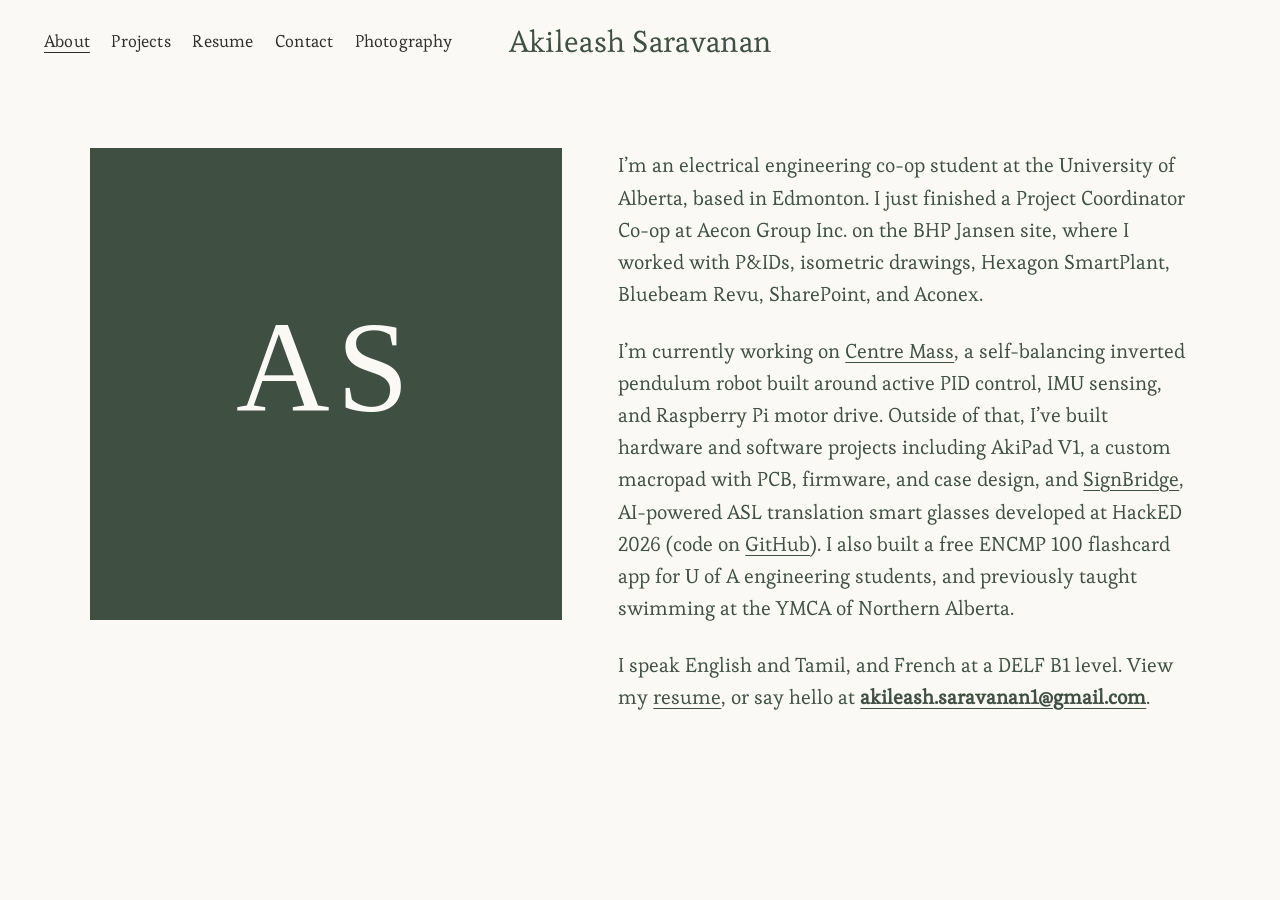
==== about.html @ 752daf4b "Add personal portfolio site ready for GitHub Pages. Static multi-page site (About, Projects, Resume," ====
<!DOCTYPE html>
<html lang="en">
  <head>
    <meta charset="UTF-8" />
    <meta name="viewport" content="width=device-width, initial-scale=1" />
    <title>About — Akileash Saravanan</title>
    <meta
      name="description"
      content="About Akileash Saravanan — Electrical Engineering Co-op student at UAlberta."
    />
    <link rel="preconnect" href="https://fonts.googleapis.com" />
    <link rel="preconnect" href="https://fonts.gstatic.com" crossorigin />
    <link
      href="https://fonts.googleapis.com/css2?family=Esteban&family=Poppins:wght@400;500;600&display=swap"
      rel="stylesheet"
    />
    <link rel="stylesheet" href="css/styles.css" />
  </head>
  <body>
    <header class="site-header">
      <nav class="site-nav" aria-label="Primary">
        <ul class="nav-list">
          <li><a href="about.html" aria-current="page">About</a></li>
          <li><a href="projects.html">Projects</a></li>
          <li><a href="resume.html">Resume</a></li>
          <li><a href="contact.html">Contact</a></li>
          <li><a href="photography.html">Photography</a></li>
        </ul>
      </nav>
      <a class="site-title" href="index.html">Akileash Saravanan</a>
    </header>

    <main class="page-about">
      <div class="about-layout">
        <figure class="about-photo">
          <img
            src="images/about-placeholder.svg"
            alt="AS — Akileash Saravanan"
            width="800"
            height="800"
          />
        </figure>
        <div class="about-copy">
          <p>
            I’m an electrical engineering co-op student at the University of
            Alberta, based in Edmonton. I just finished a Project Coordinator
            Co-op at Aecon Group Inc. on the BHP Jansen site, where I worked
            with P&amp;IDs, isometric drawings, Hexagon SmartPlant, Bluebeam
            Revu, SharePoint, and Aconex.
          </p>
          <p>
            I’m currently working on
            <a href="projects.html">Centre Mass</a>, a self-balancing inverted
            pendulum robot built around active PID control, IMU sensing, and
            Raspberry Pi motor drive. Outside of that, I’ve built hardware and
            software projects including AkiPad V1, a custom macropad with PCB,
            firmware, and case design, and
            <a
              href="https://devpost.com/software/yeti-fc_asl-glasses"
              target="_blank"
              rel="noopener"
              >SignBridge</a
            >, AI-powered ASL translation smart glasses developed at HackED
            2026 (code on
            <a
              href="https://github.com/harsituni/yeti-hacked"
              target="_blank"
              rel="noopener"
              >GitHub</a
            >). I also built a free ENCMP 100 flashcard app for U of A
            engineering students, and previously taught swimming at the YMCA of
            Northern Alberta.
          </p>
          <p>
            I speak English and Tamil, and French at a DELF B1 level. View my
            <a href="resume.html">resume</a>, or say hello at
            <a href="mailto:akileash.saravanan1@gmail.com"
              ><strong>akileash.saravanan1@gmail.com</strong></a
            >.
          </p>
        </div>
      </div>
    </main>

    <script src="js/main.js"></script>
  </body>
</html>
---- css/styles.css ----
:root {
  --bg: #fbf9f5;
  --ink: #2c2c2c;
  --ink-muted: #4a4a4a;
  --brand: #3f4f42;
  --border: #ebe6dc;
  --pad: clamp(1.25rem, 4vw, 2.75rem);
  --max: 1500px;
  --about-max: 42rem;
  --header-h: 5.25rem;
  --ease: cubic-bezier(0.22, 1, 0.36, 1);
  --font-ui: "Poppins", system-ui, sans-serif;
  --font-body: "Esteban", "Georgia", serif;
}

*,
*::before,
*::after {
  box-sizing: border-box;
}

html {
  scroll-behavior: smooth;
}

body {
  margin: 0;
  min-height: 100vh;
  background: var(--bg);
  color: var(--ink);
  font-family: var(--font-ui);
  font-weight: 400;
  line-height: 1.5;
  -webkit-font-smoothing: antialiased;
}

body.is-locked {
  overflow: hidden;
}

img {
  display: block;
  max-width: 100%;
  height: auto;
}

a {
  color: inherit;
  text-decoration: none;
}

button {
  font: inherit;
  color: inherit;
  background: none;
  border: 0;
  padding: 0;
  cursor: pointer;
}

/* ——— Header ——— */
.site-header {
  position: sticky;
  top: 0;
  z-index: 40;
  min-height: var(--header-h);
  display: flex;
  align-items: center;
  padding: 1.35rem var(--pad);
  background: rgba(251, 249, 245, 0.94);
  backdrop-filter: blur(10px);
  -webkit-backdrop-filter: blur(10px);
}

.site-nav {
  position: relative;
  z-index: 1;
}

.nav-list {
  list-style: none;
  margin: 0;
  padding: 0;
  display: flex;
  flex-wrap: wrap;
  align-items: center;
  gap: 0.85rem 1.35rem;
}

.nav-list a {
  font-family: var(--font-body);
  font-size: clamp(0.92rem, 1.4vw, 1.05rem);
  color: var(--ink);
  letter-spacing: 0.01em;
}

.nav-list a:hover,
.nav-list a[aria-current="page"] {
  text-decoration: underline;
  text-underline-offset: 0.3em;
}

.site-title {
  position: absolute;
  left: 50%;
  transform: translateX(-50%);
  font-family: var(--font-body);
  font-size: clamp(1.35rem, 2.6vw, 1.85rem);
  font-weight: 400;
  letter-spacing: 0.01em;
  color: var(--brand);
  white-space: nowrap;
}

@media (max-width: 820px) {
  .site-header {
    flex-direction: column;
    justify-content: center;
    gap: 0.85rem;
    min-height: auto;
    padding: 1.1rem var(--pad) 1.25rem;
  }

  .site-title {
    position: static;
    transform: none;
    order: -1;
  }

  .nav-list {
    justify-content: center;
    gap: 0.65rem 1.1rem;
  }
}

/* ——— Home hero ——— */
.page-home {
  min-height: calc(100vh - var(--header-h));
}

.hero {
  min-height: calc(100vh - var(--header-h));
  display: flex;
  align-items: center;
  justify-content: center;
  padding: clamp(1.5rem, 5vw, 3.5rem) var(--pad);
}

.hero-frame {
  width: min(72vmin, 640px);
  aspect-ratio: 1;
  opacity: 0;
  transform: scale(0.985) translateY(10px);
  animation: hero-in 1s var(--ease) 0.15s forwards;
}

.hero-frame img {
  width: 100%;
  height: 100%;
  object-fit: cover;
}

@keyframes hero-in {
  to {
    opacity: 1;
    transform: none;
  }
}

/* ——— About ——— */
.page-about {
  padding: clamp(2rem, 6vw, 4rem) var(--pad) clamp(4rem, 10vw, 6.5rem);
}

.about-layout {
  max-width: 1100px;
  margin: 0 auto;
  display: grid;
  grid-template-columns: minmax(240px, 0.95fr) minmax(280px, 1.15fr);
  gap: clamp(1.75rem, 5vw, 3.5rem);
  align-items: start;
  opacity: 0;
  transform: translateY(14px);
  animation: fade-up 0.85s var(--ease) 0.1s forwards;
}

.about-photo {
  margin: 0;
  aspect-ratio: 1;
  overflow: hidden;
  background: #e6e2d8;
}

.about-photo img {
  width: 100%;
  height: 100%;
  object-fit: cover;
}

.about-copy {
  padding-top: 0.15rem;
}

.about-copy p {
  font-family: var(--font-body);
  font-size: clamp(1.05rem, 1.85vw, 1.22rem);
  line-height: 1.65;
  color: var(--brand);
  margin: 0 0 1.25em;
}

.about-copy p:last-child {
  margin-bottom: 0;
}

.about-copy a {
  text-decoration: underline;
  text-underline-offset: 0.2em;
}

.about-copy a:hover {
  opacity: 0.65;
}

.about-copy strong {
  font-weight: 700;
}

@media (max-width: 800px) {
  .about-layout {
    grid-template-columns: 1fr;
    max-width: 28rem;
  }

  .about-photo {
    max-width: 22rem;
    margin: 0 auto;
    width: 100%;
  }
}

/* ——— Work grid ——— */
.page-work {
  padding: clamp(1.5rem, 4vw, 2.5rem) var(--pad) clamp(3rem, 8vw, 5rem);
  max-width: var(--max);
  margin: 0 auto;
}

.work-grid {
  display: grid;
  grid-template-columns: repeat(2, 1fr);
  gap: clamp(0.65rem, 1.5vw, 1rem);
  list-style: none;
  margin: 0;
  padding: 0;
}

@media (min-width: 720px) {
  .work-grid {
    grid-template-columns: repeat(3, 1fr);
  }
}

@media (min-width: 1100px) {
  .work-grid {
    grid-template-columns: repeat(4, 1fr);
  }
}

.work-card {
  opacity: 0;
  transform: translateY(16px);
  animation: fade-up 0.7s var(--ease) forwards;
}

.work-card:nth-child(1) { animation-delay: 0.05s; }
.work-card:nth-child(2) { animation-delay: 0.1s; }
.work-card:nth-child(3) { animation-delay: 0.15s; }
.work-card:nth-child(4) { animation-delay: 0.2s; }
.work-card:nth-child(5) { animation-delay: 0.25s; }
.work-card:nth-child(6) { animation-delay: 0.3s; }
.work-card:nth-child(7) { animation-delay: 0.35s; }
.work-card:nth-child(8) { animation-delay: 0.4s; }
.work-card:nth-child(9) { animation-delay: 0.45s; }
.work-card:nth-child(10) { animation-delay: 0.5s; }
.work-card:nth-child(11) { animation-delay: 0.55s; }
.work-card:nth-child(12) { animation-delay: 0.6s; }

.work-card a {
  display: block;
  aspect-ratio: 1;
  overflow: hidden;
  background: #f3f3f3;
}

.work-card img {
  width: 100%;
  height: 100%;
  object-fit: cover;
  transition: transform 0.55s var(--ease);
}

.work-card a:hover img {
  transform: scale(1.04);
}

.work-tile {
  display: flex;
  flex-direction: column;
  justify-content: flex-end;
  gap: 0.35rem;
  padding: clamp(1rem, 3vw, 1.5rem);
  color: #f7f7f7;
  transition: transform 0.55s var(--ease), filter 0.35s ease;
}

.work-tile:hover {
  transform: scale(1.02);
  filter: brightness(1.06);
}

.work-tile__label {
  font-family: var(--font-ui);
  font-size: clamp(1rem, 2.2vw, 1.2rem);
  font-weight: 500;
  letter-spacing: 0.01em;
  line-height: 1.2;
}

.work-tile__meta {
  font-family: var(--font-body);
  font-size: clamp(0.85rem, 1.6vw, 0.95rem);
  opacity: 0.82;
}

button.work-tile {
  width: 100%;
  text-align: left;
  cursor: pointer;
}

.work-tile--1 { background: linear-gradient(145deg, #1c1c1c, #3a3a3a); }
.work-tile--2 { background: linear-gradient(145deg, #15202b, #2f4a63); }
.work-tile--3 { background: linear-gradient(145deg, #1e2a1e, #3d5a3d); }
.work-tile--4 { background: linear-gradient(145deg, #2a2118, #5a4630); }
.work-tile--5 { background: linear-gradient(145deg, #1a2428, #3d555c); }
.work-tile--6 { background: linear-gradient(145deg, #241828, #4a3558); }
.work-tile--7 { background: linear-gradient(145deg, #182028, #35506a); }
.work-tile--8 { background: linear-gradient(145deg, #111111, #2e2e2e); }

.work-media {
  position: relative;
  display: block;
  aspect-ratio: 1;
  overflow: hidden;
  background: #111;
}

.work-media img {
  width: 100%;
  height: 100%;
  object-fit: cover;
  transition: transform 0.55s var(--ease);
}

.work-media:hover img {
  transform: scale(1.04);
}

.work-media--signbridge {
  background: #2a2a2a;
}

.work-media--signbridge img {
  object-fit: cover;
  object-position: center center;
}

.work-media--syllasync {
  background: #f0f4f8;
}

.work-media--syllasync img {
  object-fit: cover;
  object-position: center top;
}

.work-media__caption {
  position: absolute;
  left: 0;
  right: 0;
  bottom: 0;
  display: flex;
  flex-direction: column;
  gap: 0.2rem;
  padding: clamp(0.85rem, 2.5vw, 1.25rem);
  color: #f7f7f7;
  background: linear-gradient(transparent, rgba(0, 0, 0, 0.72));
}

.work-media .work-tile__meta {
  color: #f0f0f0;
}

button.work-media {
  width: 100%;
  text-align: left;
  border: 0;
  padding: 0;
  cursor: pointer;
}

/* ——— Project modal ——— */
.project-modal {
  position: fixed;
  inset: 0;
  z-index: 50;
  display: flex;
  align-items: center;
  justify-content: center;
  padding: var(--pad);
  opacity: 0;
  visibility: hidden;
  transition: opacity 0.28s var(--ease), visibility 0.28s;
}

.project-modal.is-open {
  opacity: 1;
  visibility: visible;
}

.project-modal__backdrop {
  position: absolute;
  inset: 0;
  background: rgba(17, 17, 17, 0.45);
}

.project-modal__box {
  position: relative;
  z-index: 1;
  width: min(100%, 30rem);
  background: var(--bg);
  padding: 1.75rem 1.5rem 1.5rem;
  box-shadow: 0 18px 50px rgba(0, 0, 0, 0.18);
  transform: translateY(10px) scale(0.98);
  transition: transform 0.28s var(--ease);
}

.project-modal.is-open .project-modal__box {
  transform: none;
}

.project-modal__close {
  position: absolute;
  top: 0.55rem;
  right: 0.75rem;
  font-size: 1.5rem;
  line-height: 1;
  color: var(--ink);
  opacity: 0.55;
}

.project-modal__close:hover {
  opacity: 1;
}

.project-modal__title {
  margin: 0 0 0.75rem;
  font-family: var(--font-ui);
  font-size: 1.15rem;
  font-weight: 500;
  letter-spacing: 0.01em;
}

.project-modal__text {
  margin: 0 0 1.25rem;
  font-family: var(--font-body);
  font-size: 1.05rem;
  line-height: 1.6;
  color: var(--ink-muted);
}

.project-modal__links {
  display: flex;
  flex-wrap: wrap;
  gap: 0.75rem 1.25rem;
}

.project-modal__links a {
  font-family: var(--font-ui);
  font-size: 0.9rem;
  font-weight: 500;
  text-decoration: underline;
  text-underline-offset: 0.25em;
}

.project-modal__links a:hover {
  opacity: 0.65;
}

/* ——— Resume ——— */
.page-resume {
  padding: clamp(2rem, 6vw, 4rem) var(--pad) clamp(4rem, 10vw, 6.5rem);
}

.resume-inner {
  max-width: 46rem;
  margin: 0 auto;
  opacity: 0;
  transform: translateY(14px);
  animation: fade-up 0.85s var(--ease) 0.1s forwards;
}

.resume-actions {
  margin-bottom: 1.5rem;
}

.resume-download {
  display: inline-block;
  font-family: var(--font-ui);
  font-size: 0.85rem;
  font-weight: 500;
  letter-spacing: 0.04em;
  text-transform: uppercase;
  padding: 0.55rem 1rem;
  border: 1px solid var(--brand);
  color: var(--brand);
  transition: background 0.25s ease, color 0.25s ease;
}

.resume-download:hover {
  background: var(--brand);
  color: var(--bg);
}

.resume-header {
  text-align: center;
  margin-bottom: 1.75rem;
}

.resume-name {
  margin: 0 0 0.5rem;
  font-family: var(--font-body);
  font-size: clamp(1.75rem, 4vw, 2.25rem);
  font-weight: 400;
  letter-spacing: 0.04em;
  color: var(--brand);
  text-transform: uppercase;
}

.resume-contact {
  margin: 0;
  font-family: var(--font-body);
  font-size: clamp(0.9rem, 1.6vw, 1rem);
  line-height: 1.6;
  color: var(--ink-muted);
}

.resume-contact a {
  text-decoration: underline;
  text-underline-offset: 0.2em;
}

.resume-section {
  margin-bottom: 1.35rem;
}

.resume-section h2 {
  margin: 0 0 0.65rem;
  padding-bottom: 0.35rem;
  font-family: var(--font-body);
  font-size: 0.95rem;
  font-weight: 700;
  letter-spacing: 0.06em;
  text-transform: uppercase;
  color: var(--brand);
  border-bottom: 1px solid var(--brand);
}

.resume-entry {
  margin-bottom: 0.85rem;
}

.resume-entry__row {
  display: flex;
  justify-content: space-between;
  align-items: baseline;
  gap: 1rem;
  margin-bottom: 0.1rem;
}

.resume-entry__title {
  font-family: var(--font-ui);
  font-size: 0.92rem;
  font-weight: 600;
  color: var(--brand);
}

.resume-entry__org {
  font-family: var(--font-ui);
  font-size: 0.85rem;
  font-weight: 600;
  text-transform: uppercase;
  color: var(--brand);
}

.resume-entry__date,
.resume-entry__loc {
  font-family: var(--font-ui);
  font-size: 0.82rem;
  color: var(--ink-muted);
  white-space: nowrap;
  flex-shrink: 0;
}

.resume-entry ul {
  margin: 0.35rem 0 0;
  padding-left: 1.15rem;
}

.resume-entry li {
  font-family: var(--font-body);
  font-size: 0.92rem;
  line-height: 1.55;
  color: var(--ink-muted);
  margin-bottom: 0.2rem;
}

.resume-skills {
  margin: 0;
  font-family: var(--font-body);
  font-size: 0.92rem;
  line-height: 1.65;
  color: var(--ink-muted);
}

@media (max-width: 640px) {
  .resume-entry__row {
    flex-direction: column;
    gap: 0.15rem;
  }

  .resume-entry__date,
  .resume-entry__loc {
    white-space: normal;
  }
}

/* ——— Contact ——— */
.page-contact {
  padding: clamp(2.5rem, 8vw, 5.5rem) var(--pad) clamp(4rem, 12vw, 7rem);
}

.contact-inner {
  max-width: var(--about-max);
  margin: 0 auto;
  opacity: 0;
  transform: translateY(14px);
  animation: fade-up 0.85s var(--ease) 0.1s forwards;
}

.contact-intro {
  font-family: var(--font-body);
  font-size: clamp(1.15rem, 2.2vw, 1.35rem);
  line-height: 1.65;
  color: var(--ink-muted);
  margin: 0 0 2.5rem;
}

.contact-list {
  list-style: none;
  margin: 0;
  padding: 0;
  display: grid;
  gap: 1.35rem;
}

.contact-list li {
  display: grid;
  gap: 0.25rem;
}

.contact-label {
  font-family: var(--font-ui);
  font-size: 0.75rem;
  font-weight: 500;
  letter-spacing: 0.08em;
  text-transform: uppercase;
  color: var(--ink);
}

.contact-list a,
.contact-list span:not(.contact-label) {
  font-family: var(--font-body);
  font-size: clamp(1.1rem, 2vw, 1.25rem);
  color: var(--ink-muted);
}

.contact-list a {
  text-decoration: underline;
  text-underline-offset: 0.2em;
}

.contact-list a:hover {
  opacity: 0.65;
}

/* ——— Photography ——— */
.page-photo {
  padding: clamp(1.5rem, 4vw, 2.5rem) var(--pad) clamp(3rem, 8vw, 5rem);
  max-width: var(--max);
  margin: 0 auto;
}

.photo-grid {
  list-style: none;
  margin: 0;
  padding: 0;
  columns: 1;
  column-gap: clamp(0.65rem, 1.5vw, 1rem);
}

@media (min-width: 640px) {
  .photo-grid {
    columns: 2;
  }
}

@media (min-width: 1000px) {
  .photo-grid {
    columns: 3;
  }
}

.photo-card {
  break-inside: avoid;
  margin: 0 0 clamp(0.65rem, 1.5vw, 1rem);
  overflow: hidden;
  background: #f3f3f3;
  opacity: 0;
  transform: translateY(16px);
  animation: fade-up 0.7s var(--ease) forwards;
}

.photo-card:nth-child(1) { animation-delay: 0.05s; }
.photo-card:nth-child(2) { animation-delay: 0.1s; }
.photo-card:nth-child(3) { animation-delay: 0.15s; }
.photo-card:nth-child(4) { animation-delay: 0.2s; }
.photo-card:nth-child(5) { animation-delay: 0.25s; }
.photo-card:nth-child(6) { animation-delay: 0.3s; }

.photo-card img {
  width: 100%;
  height: auto;
  transition: transform 0.55s var(--ease);
}

.photo-card:hover img {
  transform: scale(1.03);
}

@keyframes fade-up {
  to {
    opacity: 1;
    transform: none;
  }
}

@media (prefers-reduced-motion: reduce) {
  *,
  *::before,
  *::after {
    animation: none !important;
    transition: none !important;
  }

  .hero-frame,
  .about-layout,
  .contact-inner,
  .resume-inner,
  .work-card,
  .photo-card {
    opacity: 1;
    transform: none;
  }
}
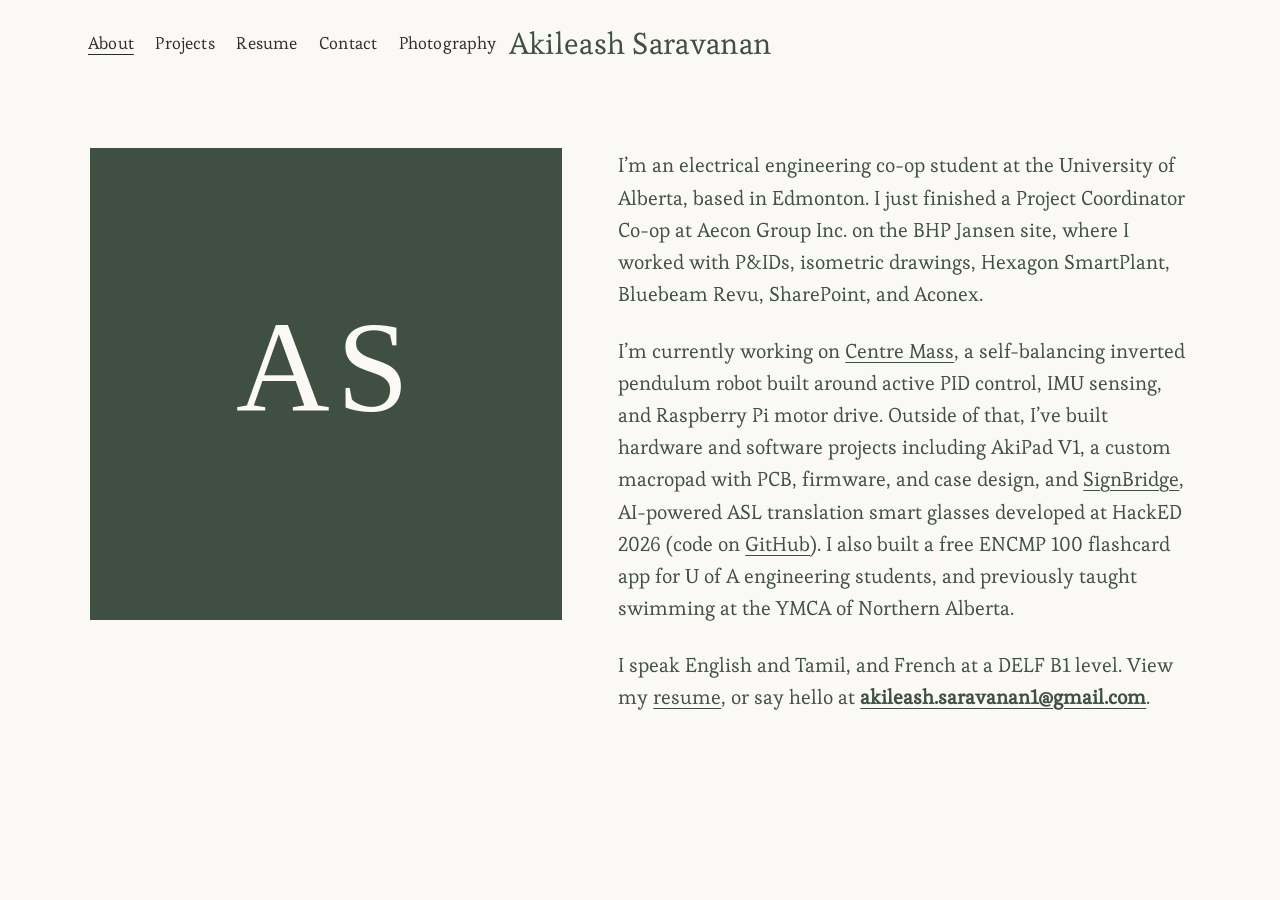
==== commit f7e35b77: "Refine the Projects page layout and visual polish. Tighten the six-tile gallery, improve spacing and" ====
--- a/about.html
+++ b/about.html
@@ -3,10 +3,10 @@
   <head>
     <meta charset="UTF-8" />
     <meta name="viewport" content="width=device-width, initial-scale=1" />
-    <title>About — Akileash Saravanan</title>
+    <title>About - Akileash Saravanan</title>
     <meta
       name="description"
-      content="About Akileash Saravanan — Electrical Engineering Co-op student at UAlberta."
+      content="About Akileash Saravanan - Electrical Engineering Co-op student at UAlberta."
     />
     <link rel="preconnect" href="https://fonts.googleapis.com" />
     <link rel="preconnect" href="https://fonts.gstatic.com" crossorigin />
@@ -35,7 +35,7 @@
         <figure class="about-photo">
           <img
             src="images/about-placeholder.svg"
-            alt="AS — Akileash Saravanan"
+            alt="AS - Akileash Saravanan"
             width="800"
             height="800"
           />
--- a/css/styles.css
+++ b/css/styles.css
@@ -4,9 +4,10 @@
   --ink-muted: #4a4a4a;
   --brand: #3f4f42;
   --border: #ebe6dc;
-  --pad: clamp(1.25rem, 4vw, 2.75rem);
+  --pad: clamp(1.5rem, 7vw, 5.5rem);
   --max: 1500px;
   --about-max: 42rem;
+  --work-max: 1120px;
   --header-h: 5.25rem;
   --ease: cubic-bezier(0.22, 1, 0.36, 1);
   --font-ui: "Poppins", system-ui, sans-serif;
@@ -58,7 +59,7 @@
   cursor: pointer;
 }
 
-/* ——— Header ——— */
+/* --- Header --- */
 .site-header {
   position: sticky;
   top: 0;
@@ -66,7 +67,7 @@
   min-height: var(--header-h);
   display: flex;
   align-items: center;
-  padding: 1.35rem var(--pad);
+  padding: 1.75rem var(--pad) 1.5rem;
   background: rgba(251, 249, 245, 0.94);
   backdrop-filter: blur(10px);
   -webkit-backdrop-filter: blur(10px);
@@ -133,7 +134,7 @@
   }
 }
 
-/* ——— Home hero ——— */
+/* --- Home hero --- */
 .page-home {
   min-height: calc(100vh - var(--header-h));
 }
@@ -167,7 +168,7 @@
   }
 }
 
-/* ——— About ——— */
+/* --- About --- */
 .page-about {
   padding: clamp(2rem, 6vw, 4rem) var(--pad) clamp(4rem, 10vw, 6.5rem);
 }
@@ -239,31 +240,33 @@
   }
 }
 
-/* ——— Work grid ——— */
+/* --- Work grid --- */
 .page-work {
-  padding: clamp(1.5rem, 4vw, 2.5rem) var(--pad) clamp(3rem, 8vw, 5rem);
-  max-width: var(--max);
+  padding: clamp(3.5rem, 8vw, 5.75rem) var(--pad) clamp(4.5rem, 11vw, 7rem);
+  max-width: var(--work-max);
+  width: 100%;
   margin: 0 auto;
+  box-sizing: border-box;
 }
 
 .work-grid {
   display: grid;
-  grid-template-columns: repeat(2, 1fr);
-  gap: clamp(0.65rem, 1.5vw, 1rem);
+  grid-template-columns: 1fr;
+  gap: clamp(0.9rem, 1.6vw, 1.25rem);
   list-style: none;
   margin: 0;
   padding: 0;
 }
 
-@media (min-width: 720px) {
+@media (min-width: 560px) {
+  .work-grid {
+    grid-template-columns: repeat(2, 1fr);
+  }
+}
+
+@media (min-width: 860px) {
   .work-grid {
     grid-template-columns: repeat(3, 1fr);
-  }
-}
-
-@media (min-width: 1100px) {
-  .work-grid {
-    grid-template-columns: repeat(4, 1fr);
   }
 }
 
@@ -309,6 +312,8 @@
   flex-direction: column;
   justify-content: flex-end;
   gap: 0.35rem;
+  aspect-ratio: 1;
+  width: 100%;
   padding: clamp(1rem, 3vw, 1.5rem);
   color: #f7f7f7;
   transition: transform 0.55s var(--ease), filter 0.35s ease;
@@ -377,12 +382,12 @@
 }
 
 .work-media--syllasync {
-  background: #f0f4f8;
+  background: #0b1c3a;
 }
 
 .work-media--syllasync img {
   object-fit: cover;
-  object-position: center top;
+  object-position: center center;
 }
 
 .work-media__caption {
@@ -396,10 +401,28 @@
   padding: clamp(0.85rem, 2.5vw, 1.25rem);
   color: #f7f7f7;
   background: linear-gradient(transparent, rgba(0, 0, 0, 0.72));
+  opacity: 0;
+  transform: translateY(10px);
+  transition: opacity 0.35s var(--ease), transform 0.35s var(--ease);
+  pointer-events: none;
+}
+
+.work-media:hover .work-media__caption,
+.work-media:focus-visible .work-media__caption,
+.work-media:focus-within .work-media__caption {
+  opacity: 1;
+  transform: none;
 }
 
 .work-media .work-tile__meta {
   color: #f0f0f0;
+}
+
+@media (hover: none) {
+  .work-media__caption {
+    opacity: 1;
+    transform: none;
+  }
 }
 
 button.work-media {
@@ -410,7 +433,7 @@
   cursor: pointer;
 }
 
-/* ——— Project modal ——— */
+/* --- Project modal --- */
 .project-modal {
   position: fixed;
   inset: 0;
@@ -432,13 +455,15 @@
 .project-modal__backdrop {
   position: absolute;
   inset: 0;
-  background: rgba(17, 17, 17, 0.45);
+  background: rgba(17, 17, 17, 0.55);
 }
 
 .project-modal__box {
   position: relative;
   z-index: 1;
   width: min(100%, 30rem);
+  max-height: min(92vh, 52rem);
+  overflow: auto;
   background: var(--bg);
   padding: 1.75rem 1.5rem 1.5rem;
   box-shadow: 0 18px 50px rgba(0, 0, 0, 0.18);
@@ -446,6 +471,14 @@
   transition: transform 0.28s var(--ease);
 }
 
+.project-modal.has-media .project-modal__box {
+  width: min(100%, 54rem);
+  padding: 0;
+  display: grid;
+  grid-template-columns: 1.15fr 0.95fr;
+  align-items: stretch;
+}
+
 .project-modal.is-open .project-modal__box {
   transform: none;
 }
@@ -454,18 +487,54 @@
   position: absolute;
   top: 0.55rem;
   right: 0.75rem;
+  z-index: 2;
+  width: 2.25rem;
+  height: 2.25rem;
+  display: inline-flex;
+  align-items: center;
+  justify-content: center;
   font-size: 1.5rem;
   line-height: 1;
   color: var(--ink);
-  opacity: 0.55;
+  background: rgba(251, 249, 245, 0.88);
+  opacity: 0.85;
 }
 
 .project-modal__close:hover {
   opacity: 1;
 }
 
+.project-modal__media {
+  background: #1a1a1a;
+  min-height: 14rem;
+  display: flex;
+  align-items: center;
+  justify-content: center;
+  padding: 1rem;
+}
+
+.project-modal__img {
+  width: 100%;
+  height: auto;
+  max-height: min(70vh, 34rem);
+  object-fit: contain;
+  display: block;
+}
+
+.project-modal__body {
+  padding: 1.75rem 1.5rem 1.5rem;
+  display: flex;
+  flex-direction: column;
+  justify-content: center;
+}
+
+.project-modal:not(.has-media) .project-modal__body {
+  padding: 0;
+}
+
 .project-modal__title {
   margin: 0 0 0.75rem;
+  padding-right: 2rem;
   font-family: var(--font-ui);
   font-size: 1.15rem;
   font-weight: 500;
@@ -498,7 +567,23 @@
   opacity: 0.65;
 }
 
-/* ——— Resume ——— */
+@media (max-width: 800px) {
+  .project-modal.has-media .project-modal__box {
+    grid-template-columns: 1fr;
+    width: min(100%, 28rem);
+  }
+
+  .project-modal__media {
+    min-height: 12rem;
+    padding: 0.75rem;
+  }
+
+  .project-modal__img {
+    max-height: min(42vh, 18rem);
+  }
+}
+
+/* --- Resume --- */
 .page-resume {
   padding: clamp(2rem, 6vw, 4rem) var(--pad) clamp(4rem, 10vw, 6.5rem);
 }
@@ -646,7 +731,7 @@
   }
 }
 
-/* ——— Contact ——— */
+/* --- Contact --- */
 .page-contact {
   padding: clamp(2.5rem, 8vw, 5.5rem) var(--pad) clamp(4rem, 12vw, 7rem);
 }
@@ -705,7 +790,7 @@
   opacity: 0.65;
 }
 
-/* ——— Photography ——— */
+/* --- Photography --- */
 .page-photo {
   padding: clamp(1.5rem, 4vw, 2.5rem) var(--pad) clamp(3rem, 8vw, 5rem);
   max-width: var(--max);
